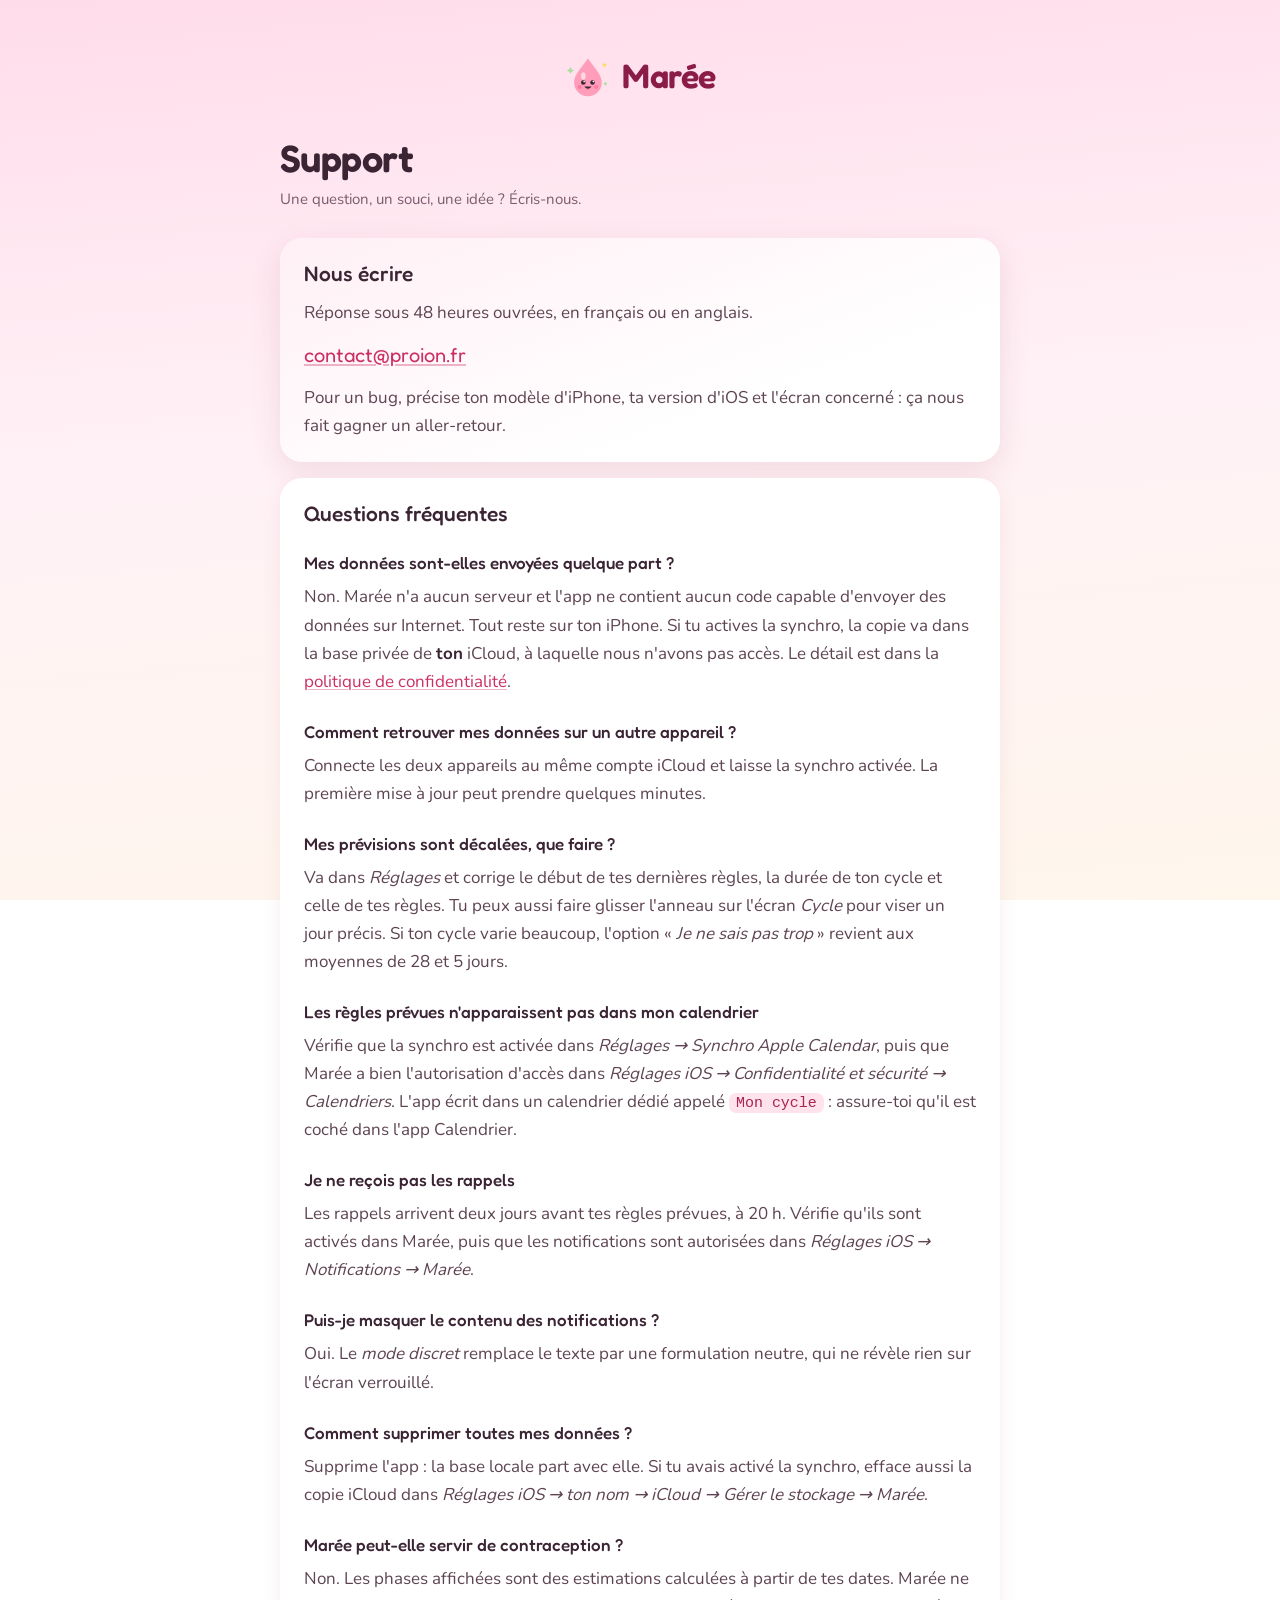
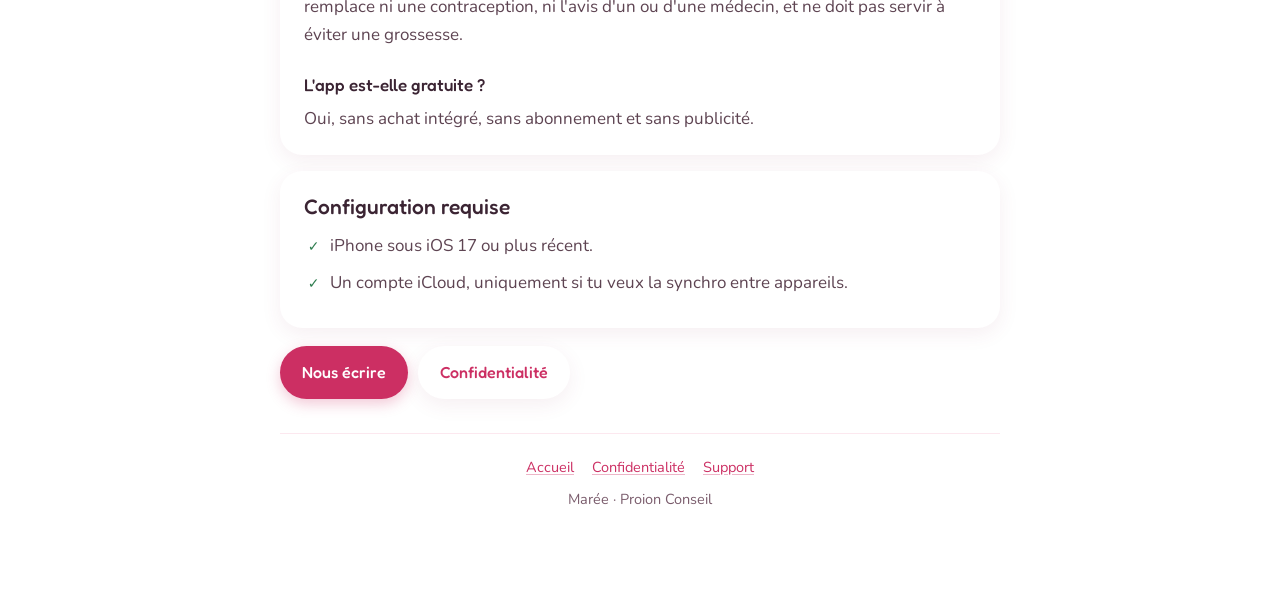
==== support.html @ 9d7bbdfd "Publie les pages de confidentialité et de support Trois pages statiques pour les deux URL qu'App Sto" ====
<!doctype html>
<html lang="fr">
<head>
<meta charset="utf-8">
<meta name="viewport" content="width=device-width, initial-scale=1">
<title>Support · Marée</title>
<meta name="description" content="Aide, questions fréquentes et contact pour l'application Marée.">
<meta name="robots" content="index, follow">
<link rel="stylesheet" href="style.css">
</head>
<body>
<div class="wrap">

  <header class="site">
    <a class="logo" href="index.html">
      <svg viewBox="0 0 100 100" aria-hidden="true" focusable="false">
        <path d="M14 30l2.5 5.5L22 38l-5.5 2.5L14 46l-2.5-5.5L6 38l5.5-2.5z" fill="#A8E0A0"/>
        <path d="M88 20l2 4 4 2-4 2-2 4-2-4-4-2 4-2z" fill="#FFDA6B"/>
        <path d="M90 62l1.6 3.4 3.4 1.6-3.4 1.6L90 72l-1.6-3.4L85 67l3.4-1.6z" fill="#A8E0A0"/>
        <path d="M52 12C64 30 82 46 82 64a30 30 0 0 1-60 0c0-18 18-34 30-52z" fill="#FF9DBA"/>
        <ellipse cx="42" cy="50" rx="5" ry="8" fill="#fff" opacity="0.6"/>
        <circle cx="42" cy="64" r="5" fill="#3B2433"/><circle cx="43.8" cy="62.2" r="1.8" fill="#fff"/>
        <circle cx="62" cy="64" r="5" fill="#3B2433"/><circle cx="63.8" cy="62.2" r="1.8" fill="#fff"/>
        <circle cx="34" cy="74" r="4.5" fill="#FF6F97" opacity="0.75"/>
        <circle cx="70" cy="74" r="4.5" fill="#FF6F97" opacity="0.75"/>
        <path d="M44 73q8 10 16 0z" fill="#3B2433"/>
        <path d="M48 78q4 3 8 0q-4-2-8 0z" fill="#FF6F97"/>
      </svg>
      <span class="name">Marée</span>
    </a>
  </header>

  <main>
    <h1>Support</h1>
    <p class="updated">Une question, un souci, une idée ? Écris-nous.</p>

    <section class="card highlight">
      <h2>Nous écrire</h2>
      <p>
        Réponse sous 48 heures ouvrées, en français ou en anglais.
      </p>
      <p class="contact"><a href="mailto:contact@proion.fr">contact@proion.fr</a></p>
      <p>
        Pour un bug, précise ton modèle d'iPhone, ta version d'iOS et l'écran
        concerné : ça nous fait gagner un aller-retour.
      </p>
    </section>

    <section class="card">
      <h2>Questions fréquentes</h2>

      <h3>Mes données sont-elles envoyées quelque part ?</h3>
      <p>
        Non. Marée n'a aucun serveur et l'app ne contient aucun code capable
        d'envoyer des données sur Internet. Tout reste sur ton iPhone. Si tu
        actives la synchro, la copie va dans la base privée de
        <strong>ton</strong> iCloud, à laquelle nous n'avons pas accès. Le
        détail est dans la
        <a href="confidentialite.html">politique de confidentialité</a>.
      </p>

      <h3>Comment retrouver mes données sur un autre appareil ?</h3>
      <p>
        Connecte les deux appareils au même compte iCloud et laisse la synchro
        activée. La première mise à jour peut prendre quelques minutes.
      </p>

      <h3>Mes prévisions sont décalées, que faire ?</h3>
      <p>
        Va dans <em>Réglages</em> et corrige le début de tes dernières règles,
        la durée de ton cycle et celle de tes règles. Tu peux aussi faire
        glisser l'anneau sur l'écran <em>Cycle</em> pour viser un jour précis.
        Si ton cycle varie beaucoup, l'option
        « <em>Je ne sais pas trop</em> » revient aux moyennes de 28 et 5 jours.
      </p>

      <h3>Les règles prévues n'apparaissent pas dans mon calendrier</h3>
      <p>
        Vérifie que la synchro est activée dans
        <em>Réglages → Synchro Apple Calendar</em>, puis que Marée a bien
        l'autorisation d'accès dans
        <em>Réglages iOS → Confidentialité et sécurité → Calendriers</em>.
        L'app écrit dans un calendrier dédié appelé <code>Mon cycle</code> :
        assure-toi qu'il est coché dans l'app Calendrier.
      </p>

      <h3>Je ne reçois pas les rappels</h3>
      <p>
        Les rappels arrivent deux jours avant tes règles prévues, à 20 h.
        Vérifie qu'ils sont activés dans Marée, puis que les notifications sont
        autorisées dans <em>Réglages iOS → Notifications → Marée</em>.
      </p>

      <h3>Puis-je masquer le contenu des notifications ?</h3>
      <p>
        Oui. Le <em>mode discret</em> remplace le texte par une formulation
        neutre, qui ne révèle rien sur l'écran verrouillé.
      </p>

      <h3>Comment supprimer toutes mes données ?</h3>
      <p>
        Supprime l'app : la base locale part avec elle. Si tu avais activé la
        synchro, efface aussi la copie iCloud dans
        <em>Réglages iOS → ton nom → iCloud → Gérer le stockage → Marée</em>.
      </p>

      <h3>Marée peut-elle servir de contraception ?</h3>
      <p>
        Non. Les phases affichées sont des estimations calculées à partir de
        tes dates. Marée ne remplace ni une contraception, ni l'avis d'un ou
        d'une médecin, et ne doit pas servir à éviter une grossesse.
      </p>

      <h3>L'app est-elle gratuite ?</h3>
      <p>
        Oui, sans achat intégré, sans abonnement et sans publicité.
      </p>
    </section>

    <section class="card">
      <h2>Configuration requise</h2>
      <ul class="yep">
        <li>iPhone sous iOS 17 ou plus récent.</li>
        <li>Un compte iCloud, uniquement si tu veux la synchro entre appareils.</li>
      </ul>
    </section>

    <div class="actions">
      <a class="btn" href="mailto:contact@proion.fr">Nous écrire</a>
      <a class="btn ghost" href="confidentialite.html">Confidentialité</a>
    </div>
  </main>

  <footer class="site">
    <nav>
      <a href="index.html">Accueil</a>
      <a href="confidentialite.html">Confidentialité</a>
      <a href="support.html">Support</a>
    </nav>
    <p>Marée · Proion Conseil</p>
  </footer>

</div>
</body>
</html>
---- style.css ----
/* Marée — feuille de style du site de documentation.
   Reprend les jetons de l'app (Maree/DesignSystem/DesignSystem.swift).

   Les polices sont hébergées ici, pas appelées chez Google : une page qui
   promet de ne rien collecter ne doit pas faire fuiter l'IP du visiteur vers
   un tiers. Fredoka et Nunito sont sous licence SIL OFL, qui autorise cette
   redistribution ; les licences sont dans fonts/. */

@font-face {
  font-family: "Fredoka";
  src: url("fonts/Fredoka.ttf") format("truetype-variations"),
       url("fonts/Fredoka.ttf") format("truetype");
  font-weight: 300 700;
  font-display: swap;
}

@font-face {
  font-family: "Nunito";
  src: url("fonts/Nunito.ttf") format("truetype-variations"),
       url("fonts/Nunito.ttf") format("truetype");
  font-weight: 200 1000;
  font-display: swap;
}

:root {
  --bg-top: #ffdcea;
  --bg-mid: #fff1f6;
  --bg-bottom: #fff6ec;

  --ink: #3b2433;
  --ink-secondary: #7a5c6c;
  --ink-tertiary: #5e4452;

  --accent: #cc2f63;
  --accent-dark: #a8234f;
  --wordmark: #8a1c47;

  --pink-100: #ffe3ec;
  --pink-050: #fff0f5;
  --divider: #fce8ef;
  --success: #2e7d4f;

  --white: #ffffff;
  --radius-card: 22px;
  --radius-small: 14px;
  --shadow-card: 0 6px 20px rgba(140, 50, 85, 0.08);
  --shadow-raised: 0 10px 30px rgba(140, 50, 85, 0.12);
}

*,
*::before,
*::after {
  box-sizing: border-box;
}

html {
  -webkit-text-size-adjust: 100%;
}

body {
  margin: 0;
  min-height: 100vh;
  padding: 0 16px 72px;
  font-family: "Nunito", -apple-system, BlinkMacSystemFont, "Segoe UI",
    system-ui, sans-serif;
  font-size: 17px;
  line-height: 1.65;
  color: var(--ink-tertiary);
  background: linear-gradient(
    175deg,
    var(--bg-top) 0%,
    var(--bg-mid) 46%,
    var(--bg-bottom) 100%
  );
  background-attachment: fixed;
}

.wrap {
  max-width: 720px;
  margin: 0 auto;
}

/* En-tête */

header.site {
  padding: 48px 0 28px;
  text-align: center;
}

.logo {
  display: inline-flex;
  align-items: center;
  gap: 12px;
  text-decoration: none;
}

.logo svg {
  display: block;
  width: 46px;
  height: 46px;
  flex: none;
}

.logo .name {
  font-family: "Fredoka", system-ui, sans-serif;
  font-size: 34px;
  font-weight: 600;
  letter-spacing: -0.01em;
  color: var(--wordmark);
}

.tagline {
  margin: 10px 0 0;
  font-size: 16px;
  color: var(--ink-secondary);
}

/* Titres */

h1 {
  margin: 0 0 6px;
  font-family: "Fredoka", system-ui, sans-serif;
  font-size: clamp(28px, 7vw, 38px);
  font-weight: 600;
  line-height: 1.18;
  letter-spacing: -0.015em;
  color: var(--ink);
}

h2 {
  margin: 0 0 12px;
  font-family: "Fredoka", system-ui, sans-serif;
  font-size: 21px;
  font-weight: 500;
  line-height: 1.3;
  color: var(--ink);
}

h3 {
  margin: 22px 0 6px;
  font-family: "Fredoka", system-ui, sans-serif;
  font-size: 17px;
  font-weight: 500;
  color: var(--ink);
}

.updated {
  margin: 0 0 26px;
  font-size: 15px;
  color: var(--ink-secondary);
}

/* Cartes */

.card {
  margin: 0 0 16px;
  padding: 22px 24px;
  background: var(--white);
  border-radius: var(--radius-card);
  box-shadow: var(--shadow-card);
}

.card > :first-child {
  margin-top: 0;
}

.card > :last-child {
  margin-bottom: 0;
}

.card.highlight {
  background: linear-gradient(160deg, var(--pink-050), var(--white) 70%);
  box-shadow: var(--shadow-raised);
}

p {
  margin: 0 0 12px;
}

ul {
  margin: 0 0 12px;
  padding-left: 0;
  list-style: none;
}

li {
  position: relative;
  margin-bottom: 9px;
  padding-left: 26px;
}

li::before {
  content: "";
  position: absolute;
  top: 0.66em;
  left: 7px;
  width: 7px;
  height: 7px;
  border-radius: 50%;
  background: var(--accent);
  opacity: 0.55;
}

strong {
  font-weight: 700;
  color: var(--ink);
}

a {
  color: var(--accent);
  text-decoration-color: rgba(204, 47, 99, 0.35);
  text-underline-offset: 2px;
}

a:hover {
  color: var(--accent-dark);
  text-decoration-color: currentColor;
}

code {
  padding: 2px 7px;
  font-family: ui-monospace, SFMono-Regular, Menlo, monospace;
  font-size: 0.88em;
  color: var(--accent-dark);
  background: var(--pink-100);
  border-radius: 7px;
}

/* Le résumé en une phrase, en tête de la politique */

.lede {
  font-size: 19px;
  line-height: 1.55;
  color: var(--ink);
}

/* Liste « ce qu'on ne fait pas » */

.nope li::before,
.yep li::before {
  top: 0.5em;
  left: 2px;
  width: 15px;
  height: 15px;
  border-radius: 0;
  opacity: 1;
  background: none;
}

.nope li::before {
  content: "✕";
  font-size: 13px;
  font-weight: 700;
  line-height: 15px;
  color: var(--accent);
  text-align: center;
}

.yep li::before {
  content: "✓";
  font-size: 14px;
  font-weight: 700;
  line-height: 15px;
  color: var(--success);
  text-align: center;
}

/* Boutons */

.actions {
  display: flex;
  flex-wrap: wrap;
  gap: 10px;
  margin-top: 18px;
}

.btn {
  display: inline-block;
  padding: 13px 22px;
  font-family: "Fredoka", system-ui, sans-serif;
  font-size: 16px;
  font-weight: 500;
  color: var(--white);
  text-decoration: none;
  background: var(--accent);
  border-radius: 999px;
  box-shadow: 0 5px 14px rgba(204, 47, 99, 0.26);
}

.btn:hover {
  color: var(--white);
  background: var(--accent-dark);
}

.btn.ghost {
  color: var(--accent);
  background: var(--white);
  box-shadow: var(--shadow-card);
}

.btn.ghost:hover {
  color: var(--accent-dark);
  background: var(--pink-050);
}

/* Contact */

.contact {
  font-family: "Fredoka", system-ui, sans-serif;
  font-size: 20px;
  color: var(--accent);
  overflow-wrap: anywhere;
}

/* Pied de page */

footer.site {
  margin-top: 34px;
  padding-top: 22px;
  border-top: 1px solid var(--divider);
  font-size: 14.5px;
  color: var(--ink-secondary);
  text-align: center;
}

footer.site nav {
  margin-bottom: 8px;
  display: flex;
  flex-wrap: wrap;
  gap: 6px 18px;
  justify-content: center;
}

@media (max-width: 480px) {
  body {
    font-size: 16.5px;
  }

  .card {
    padding: 20px 18px;
  }

  header.site {
    padding-top: 36px;
  }
}

@media print {
  body {
    background: var(--white);
    color: #000;
  }

  .card {
    box-shadow: none;
    border: 1px solid #ddd;
  }
}
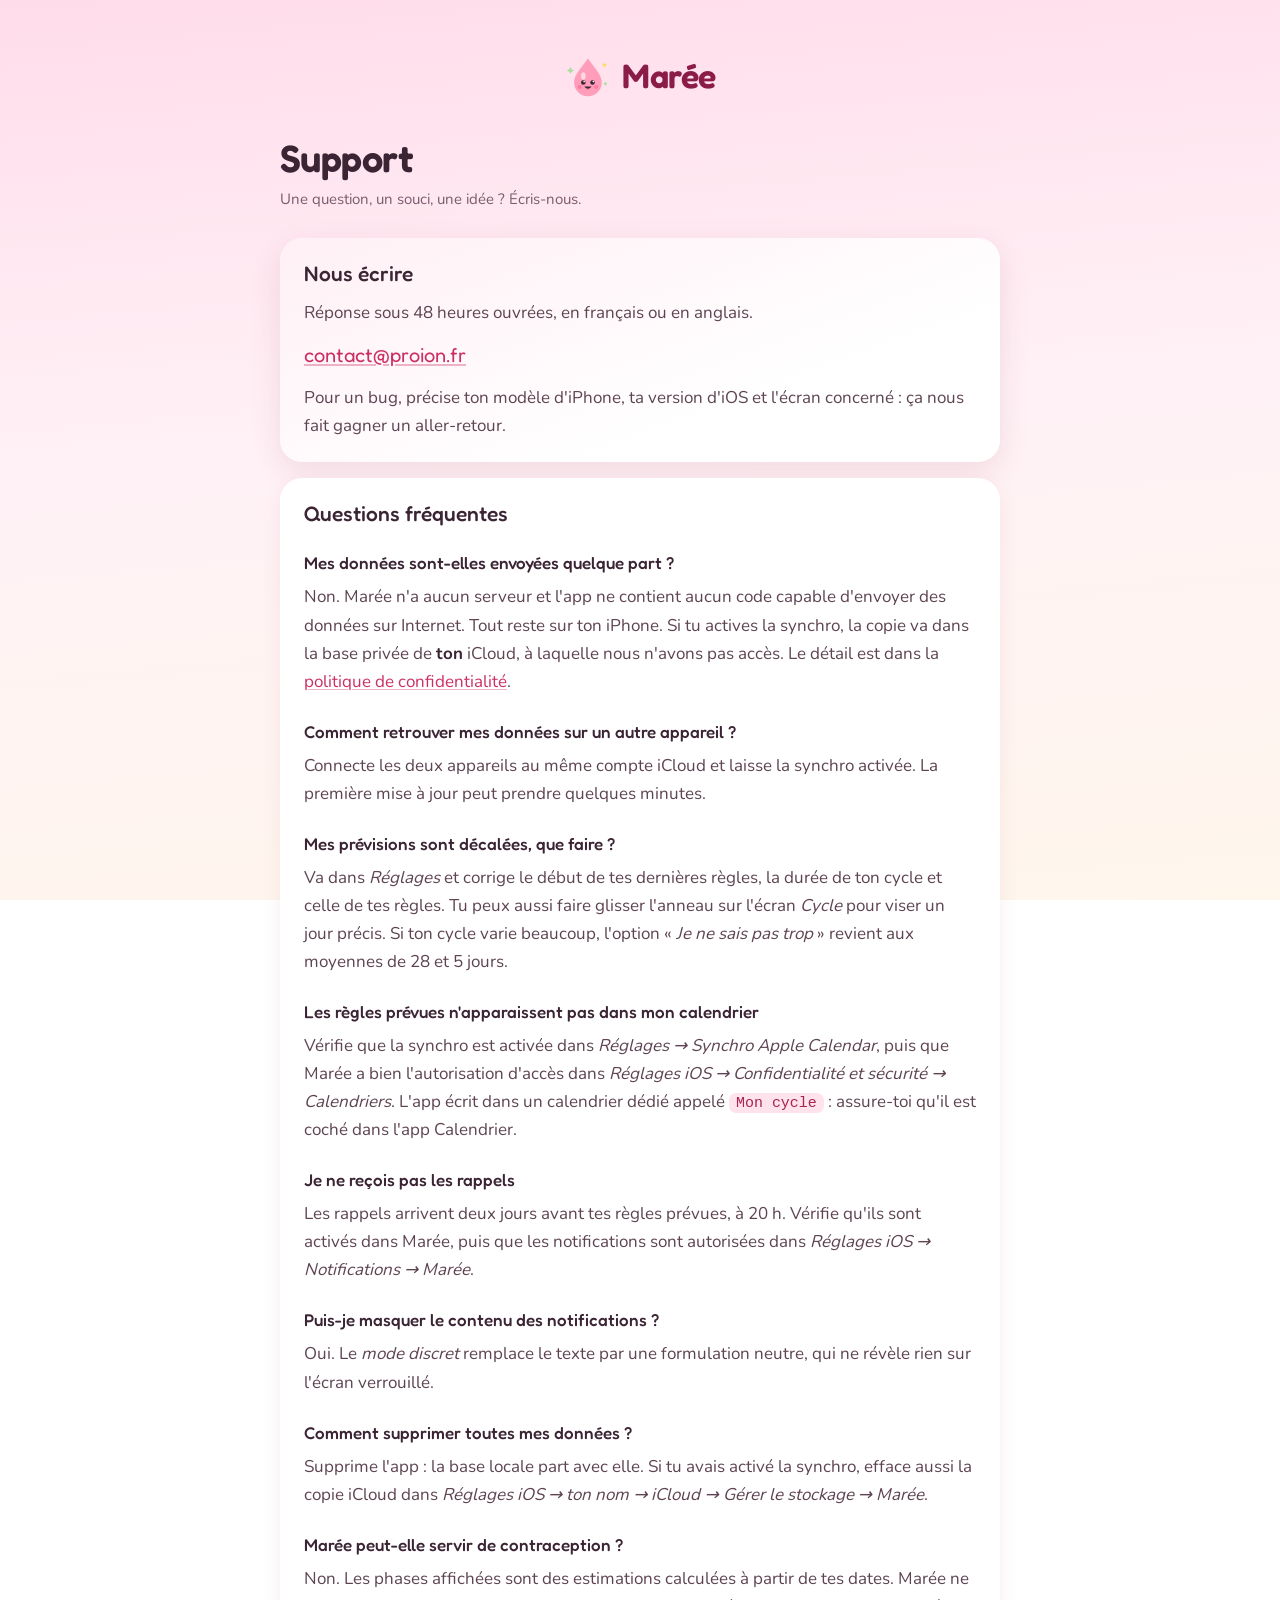
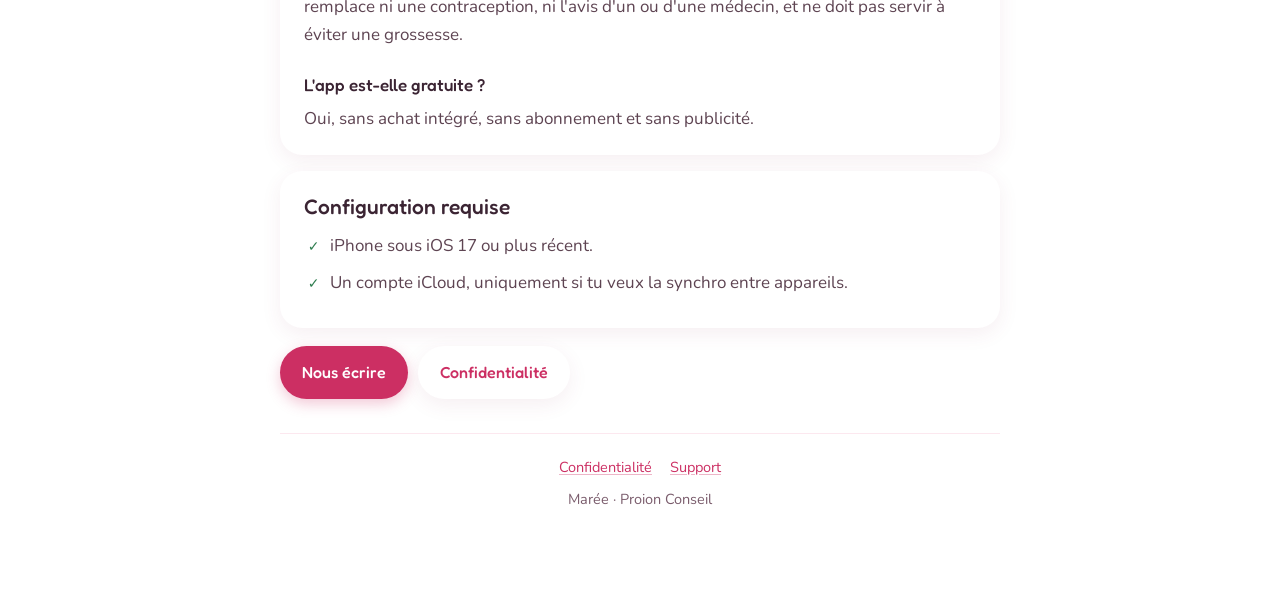
==== commit 9a999f11: "Ne garde que les pages de confidentialité et de support La page d'accueil décrivait l'app et ses fon" ====
--- a/support.html
+++ b/support.html
@@ -12,7 +12,7 @@
 <div class="wrap">
 
   <header class="site">
-    <a class="logo" href="index.html">
+    <span class="logo">
       <svg viewBox="0 0 100 100" aria-hidden="true" focusable="false">
         <path d="M14 30l2.5 5.5L22 38l-5.5 2.5L14 46l-2.5-5.5L6 38l5.5-2.5z" fill="#A8E0A0"/>
         <path d="M88 20l2 4 4 2-4 2-2 4-2-4-4-2 4-2z" fill="#FFDA6B"/>
@@ -27,7 +27,7 @@
         <path d="M48 78q4 3 8 0q-4-2-8 0z" fill="#FF6F97"/>
       </svg>
       <span class="name">Marée</span>
-    </a>
+    </span>
   </header>
 
   <main>
@@ -133,7 +133,6 @@
 
   <footer class="site">
     <nav>
-      <a href="index.html">Accueil</a>
       <a href="confidentialite.html">Confidentialité</a>
       <a href="support.html">Support</a>
     </nav>
